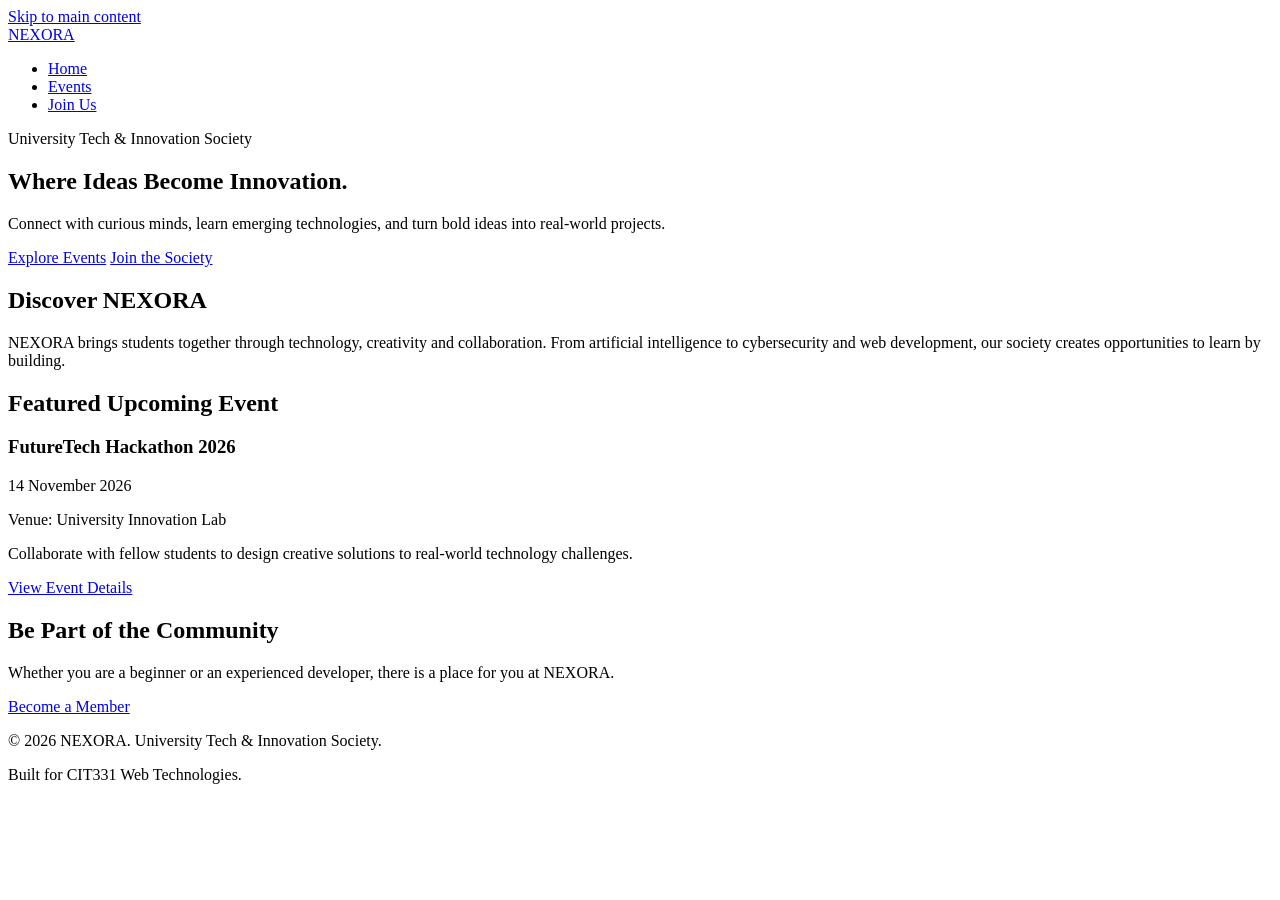
==== index.html @ 26cf4de6 "Create semantic club pages and registration prototype" ====
<!DOCTYPE html>
<html lang="en">
<head>
  <meta charset="UTF-8">
  <meta name="viewport" content="width=device-width, initial-scale=1.0">
  <meta name="description" content="NEXORA is a university technology and innovation society featuring workshops, hackathons and student events.">
  <title>NEXORA | University Tech & Innovation Society</title>
  <link rel="stylesheet" href="css/style.css">
</head>
<body>
<a href="#main-content">Skip to main content</a>

<header>
  <nav aria-label="Main navigation">
    <a href="index.html" class="active" aria-current="page">
      NEXORA
    </a>

    <ul>
      <li><a href="index.html" aria-current="page">Home</a></li>
      <li><a href="events.html">Events</a></li>
      <li><a href="register.html">Join Us</a></li>
    </ul>
  </nav>
</header>

<main id="main-content">

  <section id="hero" aria-labelledby="hero-title">
    <p>University Tech & Innovation Society</p>

    <h1 id="hero-title">Where Ideas Become Innovation.</h1>

    <p>
      Connect with curious minds, learn emerging technologies,
      and turn bold ideas into real-world projects.
    </p>

    <a href="events.html">Explore Events</a>
    <a href="register.html">Join the Society</a>
  </section>

  <section id="about" aria-labelledby="about-title">
    <h2 id="about-title">Discover NEXORA</h2>

    <p>
      NEXORA brings students together through technology,
      creativity and collaboration. From artificial intelligence
      to cybersecurity and web development, our society
      creates opportunities to learn by building.
    </p>
  </section>

  <section id="featured-event" aria-labelledby="event-title">
    <h2 id="event-title">Featured Upcoming Event</h2>

    <article>
      <h3>FutureTech Hackathon 2026</h3>

      <p>
        <time datetime="2026-11-14">14 November 2026</time>
      </p>

      <p>Venue: University Innovation Lab</p>

      <p>
        Collaborate with fellow students to design creative
        solutions to real-world technology challenges.
      </p>

      <a href="events.html">View Event Details</a>
    </article>
  </section>

  <aside aria-labelledby="community-title">
    <h2 id="community-title">Be Part of the Community</h2>

    <p>
      Whether you are a beginner or an experienced developer,
      there is a place for you at NEXORA.
    </p>

    <a href="register.html">Become a Member</a>
  </aside>

</main>

<footer>
  <p>&copy; 2026 NEXORA. University Tech & Innovation Society.</p>
  <p>Built for CIT331 Web Technologies.</p>
</footer>

<script src="js/script.js" defer></script>
</body>
</html>
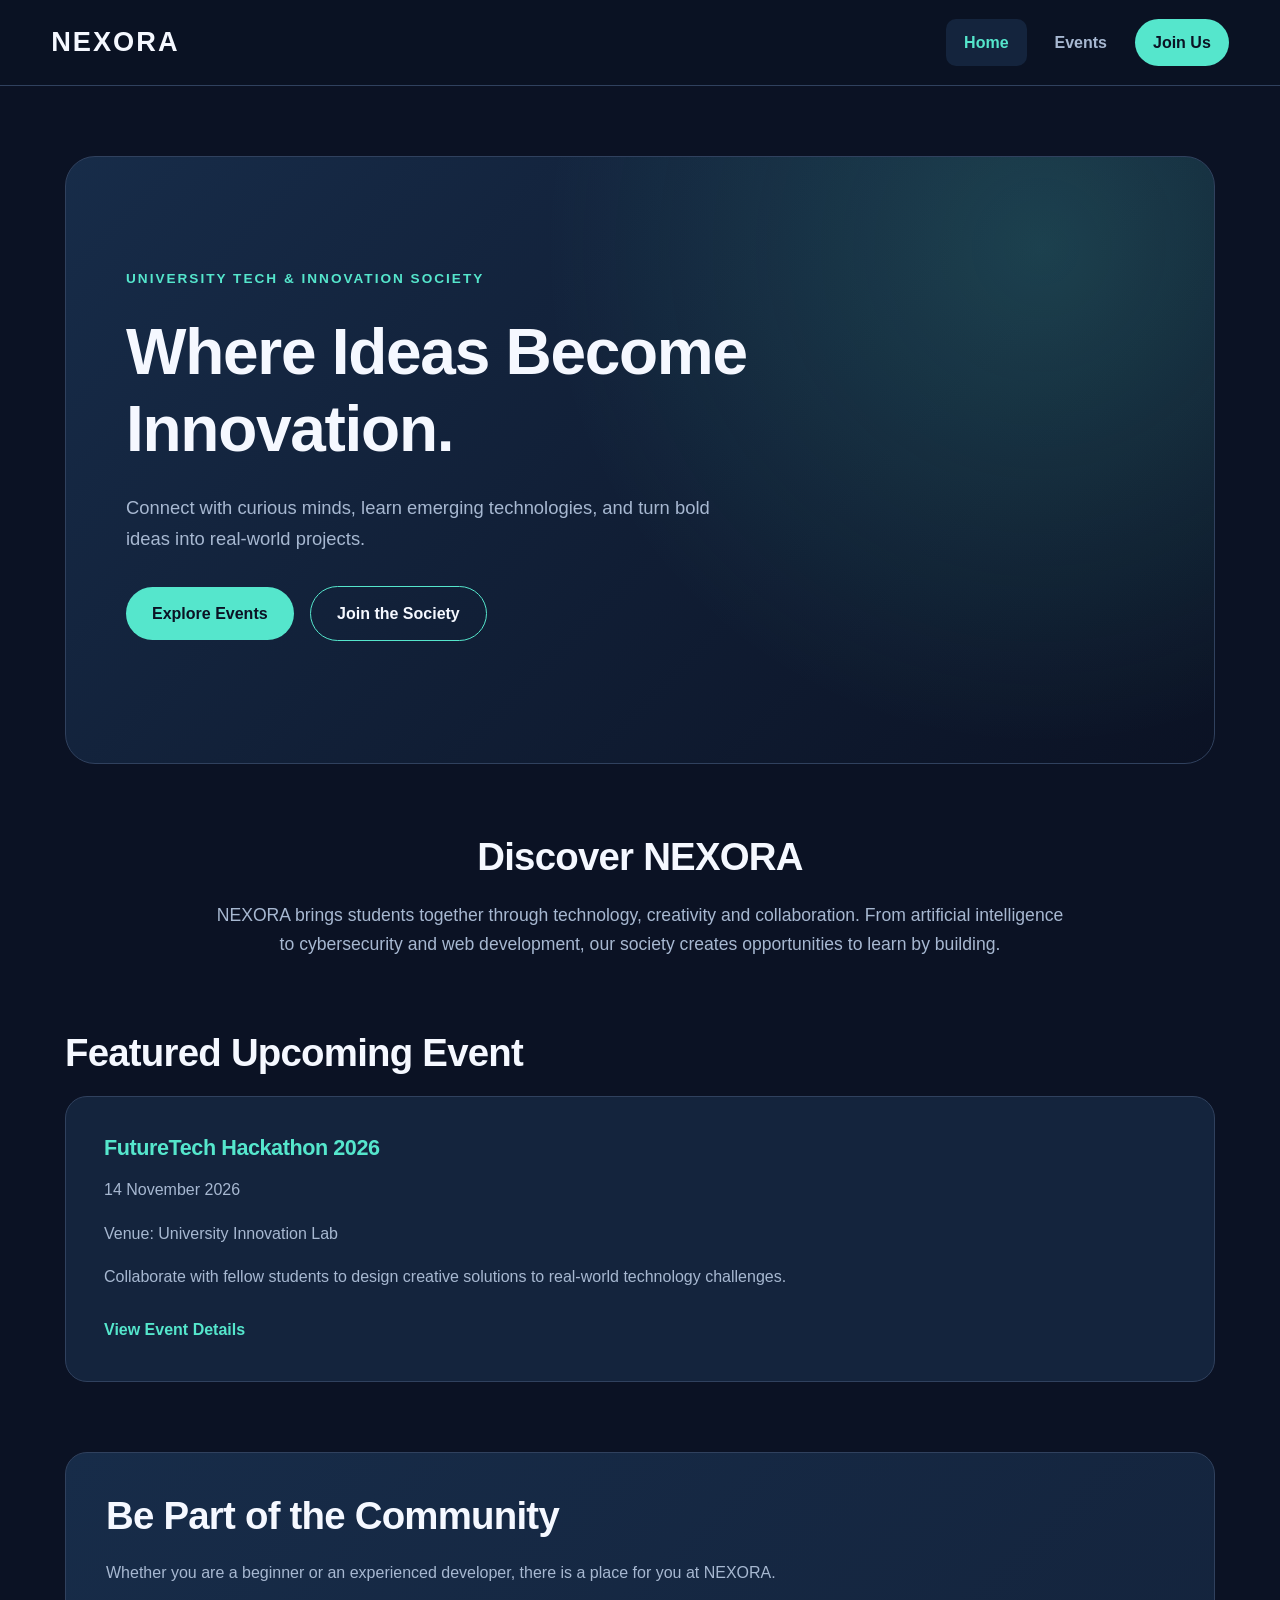
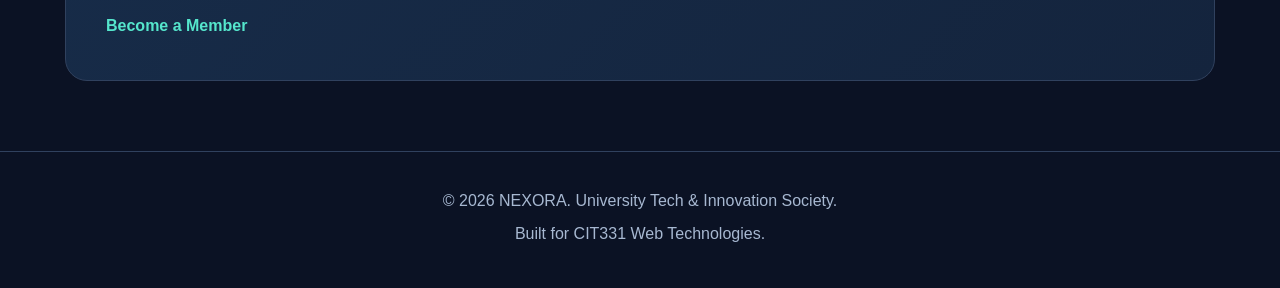
==== commit e8c51b9c: "Update NEXORA design and README documentation" ====
--- a/index.html
+++ b/index.html
@@ -12,12 +12,14 @@
 
 <header>
   <nav aria-label="Main navigation">
-    <a href="index.html" class="active" aria-current="page">
-      NEXORA
-    </a>
+    <a href="index.html">NEXORA</a>
 
     <ul>
-      <li><a href="index.html" aria-current="page">Home</a></li>
+      <li>
+  <a href="index.html" class="active" aria-current="page">
+    Home
+  </a>
+</li>
       <li><a href="events.html">Events</a></li>
       <li><a href="register.html">Join Us</a></li>
     </ul>
--- a/css/style.css
+++ b/css/style.css
@@ -0,0 +1,553 @@
+
+/* ===================================
+   NEXORA - UNIVERSITY TECH SOCIETY
+   Complete Responsive Stylesheet
+=================================== */
+
+/* THEME */
+:root {
+  --bg: #0b1224;
+  --surface: #14243d;
+  --surface-light: #1b3150;
+  --accent: #55e6cc;
+  --text: #f5f8ff;
+  --muted: #a7b8d1;
+  --border: #30415e;
+}
+
+/* RESET */
+* {
+  margin: 0;
+  padding: 0;
+  box-sizing: border-box;
+}
+
+html {
+  scroll-behavior: smooth;
+}
+
+body {
+  background: var(--bg);
+  color: var(--text);
+  font-family: "Segoe UI", Arial, sans-serif;
+  font-size: 16px;
+  line-height: 1.7;
+}
+
+h1, h2, h3 {
+  line-height: 1.2;
+  letter-spacing: -0.02em;
+}
+
+h1 {
+  font-size: clamp(2.3rem, 5vw, 4.5rem);
+}
+
+h2 {
+  font-size: clamp(1.8rem, 3vw, 2.5rem);
+  margin-bottom: 20px;
+}
+
+h3 {
+  font-size: 1.35rem;
+  margin-bottom: 15px;
+}
+
+p {
+  margin-bottom: 16px;
+}
+
+a {
+  color: var(--accent);
+  text-decoration: none;
+}
+
+a:hover {
+  text-decoration: underline;
+}
+
+a:focus-visible,
+button:focus-visible,
+input:focus-visible,
+select:focus-visible {
+  outline: 3px solid var(--accent);
+  outline-offset: 3px;
+}
+
+main {
+  width: min(1150px, 92%);
+  margin: auto;
+}
+
+main section,
+main aside {
+  margin: 70px 0;
+}
+
+/* ACCESSIBLE SKIP LINK */
+body > a[href="#main-content"] {
+  position: absolute;
+  top: -100px;
+  left: 15px;
+  z-index: 100;
+  background: var(--accent);
+  color: var(--bg);
+  padding: 10px 18px;
+  border-radius: 8px;
+}
+
+body > a[href="#main-content"]:focus {
+  top: 15px;
+}
+
+/* NAVBAR */
+header {
+  background: rgba(11, 18, 36, 0.96);
+  border-bottom: 1px solid var(--border);
+}
+
+header nav {
+  width: min(1200px, 92%);
+  margin: auto;
+  min-height: 85px;
+  display: flex;
+  justify-content: space-between;
+  align-items: center;
+  gap: 24px;
+}
+
+header nav > a {
+  color: var(--text);
+  font-size: 1.7rem;
+  font-weight: 800;
+  letter-spacing: 2px;
+}
+
+header nav > a:hover {
+  color: var(--accent);
+  text-decoration: none;
+}
+
+header nav ul {
+  display: flex;
+  align-items: center;
+  gap: 10px;
+  list-style: none;
+}
+
+header nav ul a {
+  display: inline-block;
+  padding: 10px 18px;
+  border-radius: 10px;
+  color: var(--muted);
+  font-weight: 600;
+  transition: 0.25s ease;
+}
+
+header nav ul a:hover,
+header nav ul a.active {
+  color: var(--accent);
+  background: var(--surface);
+  text-decoration: none;
+}
+
+header nav ul li:last-child a {
+  background: var(--accent);
+  color: var(--bg);
+  border-radius: 50px;
+}
+
+header nav ul li:last-child a:hover {
+  background: #8cf3e1;
+  color: var(--bg);
+}
+
+/* HOME HERO */
+#hero {
+  position: relative;
+  padding: 110px 60px;
+  border: 1px solid var(--border);
+  border-radius: 30px;
+  overflow: hidden;
+  background:
+    radial-gradient(
+      circle at 85% 15%,
+      rgba(85, 230, 204, 0.18),
+      transparent 45%
+    ),
+    linear-gradient(135deg, #172c49, #0b1224);
+}
+
+#hero > p:first-child {
+  color: var(--accent);
+  font-size: 0.85rem;
+  font-weight: 700;
+  letter-spacing: 2px;
+  text-transform: uppercase;
+}
+
+#hero h1 {
+  max-width: 800px;
+  margin: 24px 0;
+  font-weight: 800;
+}
+
+#hero h1 + p {
+  max-width: 630px;
+  color: var(--muted);
+  font-size: 1.15rem;
+  margin-bottom: 32px;
+}
+
+#hero a {
+  display: inline-block;
+  padding: 13px 26px;
+  margin: 0 12px 12px 0;
+  border-radius: 50px;
+  font-weight: 700;
+  transition: transform 0.25s ease;
+}
+
+#hero a:first-of-type {
+  background: var(--accent);
+  color: var(--bg);
+}
+
+#hero a:last-of-type {
+  border: 1px solid var(--accent);
+  color: var(--text);
+}
+
+#hero a:hover {
+  transform: translateY(-3px);
+  text-decoration: none;
+}
+
+/* ABOUT SECTION */
+#about {
+  text-align: center;
+  max-width: 850px;
+  margin-left: auto;
+  margin-right: auto;
+}
+
+#about h2 {
+  color: var(--text);
+}
+
+#about p {
+  color: var(--muted);
+  font-size: 1.1rem;
+}
+
+/* FEATURED EVENT */
+#featured-event article {
+  background: var(--surface);
+  border: 1px solid var(--border);
+  border-radius: 22px;
+  padding: 38px;
+  transition: transform 0.3s ease,
+              border-color 0.3s ease;
+}
+
+#featured-event article:hover {
+  transform: translateY(-5px);
+  border-color: var(--accent);
+}
+
+#featured-event h3 {
+  color: var(--accent);
+}
+
+#featured-event article p {
+  color: var(--muted);
+}
+
+#featured-event article a {
+  display: inline-block;
+  margin-top: 10px;
+  font-weight: 700;
+}
+
+/* EVENTS PAGE */
+#events-list {
+  display: grid;
+  grid-template-columns: repeat(2, minmax(0, 1fr));
+  gap: 24px;
+}
+
+#events-list > h2 {
+  grid-column: 1 / -1;
+}
+
+.event-card {
+  background: linear-gradient(
+    145deg,
+    var(--surface),
+    #101d33
+  );
+  padding: 32px;
+  border: 1px solid var(--border);
+  border-radius: 22px;
+  transition: transform 0.3s ease,
+              border-color 0.3s ease,
+              box-shadow 0.3s ease;
+}
+
+.event-card:hover {
+  transform: translateY(-6px);
+  border-color: var(--accent);
+  box-shadow: 0 18px 40px rgba(0, 0, 0, 0.25);
+}
+
+.event-card h3 {
+  color: var(--text);
+}
+
+.event-card p {
+  color: var(--muted);
+}
+
+.event-card time {
+  color: var(--accent);
+  font-weight: 700;
+}
+
+.event-card a {
+  display: inline-block;
+  margin-top: 12px;
+  background: var(--accent);
+  color: var(--bg);
+  padding: 10px 20px;
+  border-radius: 50px;
+  font-weight: 700;
+}
+
+.event-card a:hover {
+  background: #8cf3e1;
+  text-decoration: none;
+}
+
+/* COMMUNITY / ASIDE */
+main aside {
+  padding: 40px;
+  border: 1px solid var(--border);
+  border-radius: 22px;
+  background: linear-gradient(
+    135deg,
+    #172c49,
+    var(--surface)
+  );
+}
+
+main aside p {
+  color: var(--muted);
+}
+
+main aside a {
+  display: inline-block;
+  margin-top: 10px;
+  font-weight: 700;
+}
+
+/* REGISTRATION FORM */
+#registration-form {
+  max-width: 760px;
+  margin: 40px auto;
+  padding: 36px;
+  border-radius: 24px;
+  border: 1px solid var(--border);
+  background: var(--surface);
+}
+
+fieldset {
+  border: 1px solid var(--border);
+  border-radius: 14px;
+  padding: 22px;
+  margin-bottom: 24px;
+  min-width: 0;
+}
+
+legend {
+  color: var(--accent);
+  font-weight: 700;
+  padding: 0 10px;
+}
+
+label {
+  display: block;
+  margin: 12px 0 7px;
+  font-weight: 600;
+}
+
+input[type="text"],
+input[type="email"],
+input[type="tel"],
+select {
+  width: 100%;
+  padding: 13px 15px;
+  border-radius: 10px;
+  border: 1px solid var(--border);
+  background: var(--bg);
+  color: var(--text);
+  font: inherit;
+}
+
+input::placeholder {
+  color: #899db7;
+}
+
+input[type="radio"] {
+  accent-color: var(--accent);
+  margin-right: 8px;
+}
+
+input[type="radio"] + label {
+  display: inline-block;
+  margin-right: 18px;
+  font-weight: 400;
+}
+
+#registration-form button,
+#clear-all {
+  padding: 13px 25px;
+  border: none;
+  border-radius: 50px;
+  font: inherit;
+  font-weight: 700;
+  cursor: pointer;
+  transition: 0.25s ease;
+}
+
+#registration-form button {
+  background: var(--accent);
+  color: var(--bg);
+}
+
+#registration-form button:hover {
+  background: #8cf3e1;
+  transform: translateY(-2px);
+}
+
+#confirmation {
+  margin-top: 16px;
+  color: var(--accent);
+  font-weight: 600;
+}
+
+/* SAVED REGISTRATIONS */
+#registration-list {
+  list-style: none;
+  margin: 20px 0;
+}
+
+#registration-list li {
+  padding: 15px 20px;
+  margin-bottom: 12px;
+  background: var(--surface);
+  border: 1px solid var(--border);
+  border-radius: 12px;
+}
+
+#clear-all {
+  background: #b94b5c;
+  color: #fff;
+}
+
+#clear-all:hover {
+  background: #d45c70;
+}
+
+/* FOOTER */
+footer {
+  border-top: 1px solid var(--border);
+  padding: 35px 20px;
+  text-align: center;
+  color: var(--muted);
+}
+
+footer p {
+  margin-bottom: 6px;
+}
+
+/* TABLET */
+@media (max-width: 800px) {
+  #hero {
+    padding: 80px 35px;
+  }
+
+  #events-list {
+    grid-template-columns: 1fr;
+  }
+}
+
+/* MOBILE */
+@media (max-width: 600px) {
+  header nav {
+    flex-direction: column;
+    justify-content: center;
+    padding: 18px 0;
+    gap: 12px;
+  }
+
+  header nav ul {
+    flex-wrap: wrap;
+    justify-content: center;
+    gap: 4px;
+  }
+
+  header nav ul a {
+    padding: 8px 12px;
+    font-size: 0.9rem;
+  }
+
+  header nav ul li:last-child a {
+    padding: 8px 16px;
+  }
+
+  main section,
+  main aside {
+    margin: 45px 0;
+  }
+
+  #hero {
+    padding: 60px 24px;
+    border-radius: 18px;
+  }
+
+  #hero h1 {
+    font-size: 2.5rem;
+  }
+
+  #hero a {
+    padding: 12px 18px;
+  }
+
+  .event-card,
+  #featured-event article,
+  main aside {
+    padding: 24px;
+  }
+
+  #registration-form {
+    padding: 18px;
+  }
+
+  fieldset {
+    padding: 16px;
+  }
+}
+
+/* REDUCED MOTION ACCESSIBILITY */
+@media (prefers-reduced-motion: reduce) {
+  html {
+    scroll-behavior: auto;
+  }
+
+  *,
+  *::before,
+  *::after {
+    transition: none !important;
+    animation: none !important;
+  }
+}
